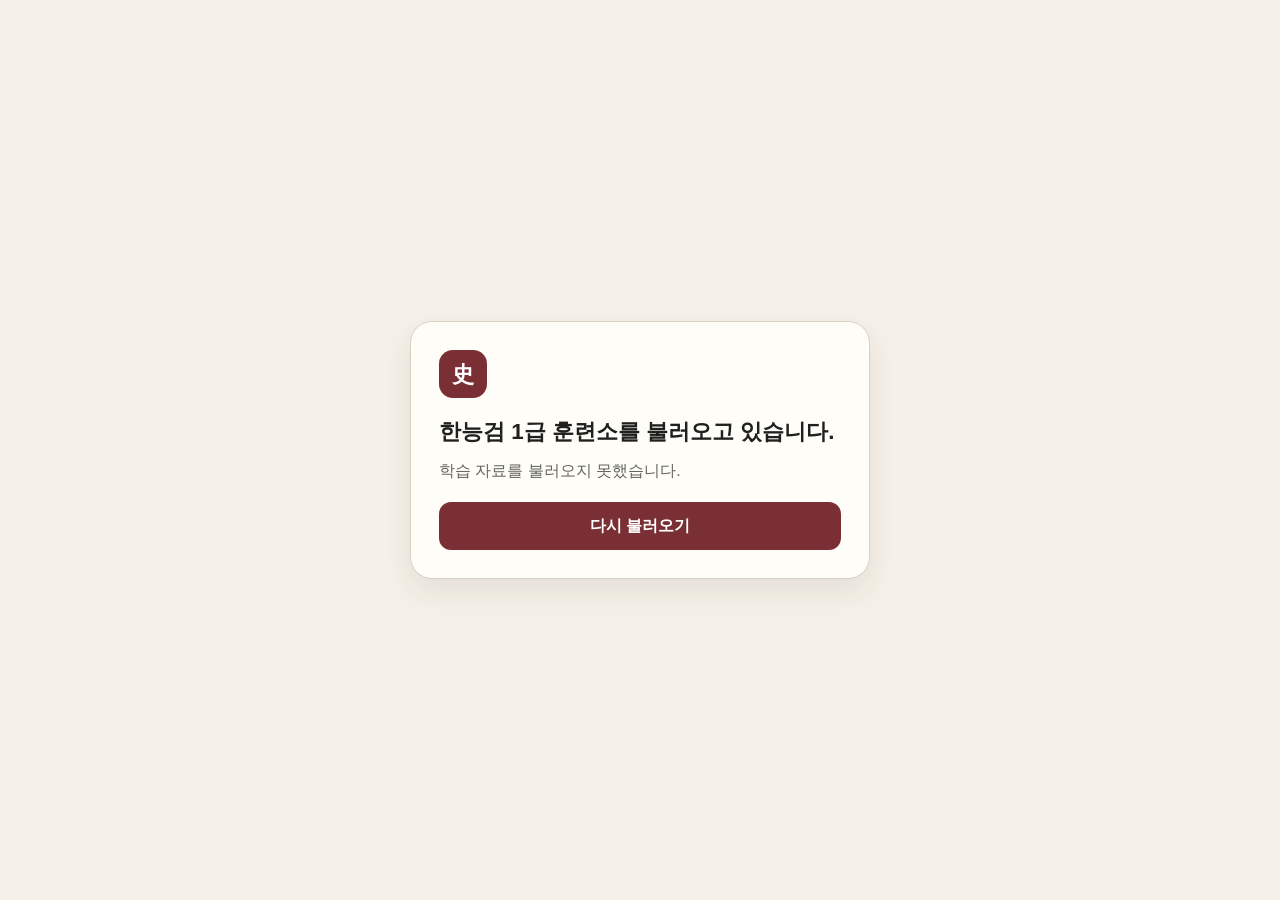
==== docs/history/index.html @ 2ea8b763 "feat: 한능검 1급 학습 사이트 로더 추가" ====
<!doctype html>
<html lang="ko">
<head>
  <meta charset="utf-8">
  <meta name="viewport" content="width=device-width, initial-scale=1, viewport-fit=cover">
  <meta name="theme-color" content="#f5f1e8">
  <meta name="description" content="한국사능력검정시험 심화 1급 대비 개념·예상 문제·오답 복습·실전 모의고사 웹사이트입니다.">
  <link rel="manifest" href="./manifest.webmanifest">
  <link rel="icon" href="./icon.svg" type="image/svg+xml">
  <title>한능검 1급 훈련소 불러오는 중</title>
  <style>
    * { box-sizing: border-box; }
    body { min-height: 100vh; margin: 0; display: grid; place-items: center; padding: 24px; background: #f5f1e8; color: #20211f; font-family: -apple-system, BlinkMacSystemFont, "Apple SD Gothic Neo", "Malgun Gothic", sans-serif; line-height: 1.6; }
    .card { width: min(100%, 460px); padding: 28px; border: 1px solid #d9d1c1; border-radius: 22px; background: #fffdf8; box-shadow: 0 12px 30px rgba(65,49,29,.09); }
    .mark { display: grid; width: 48px; height: 48px; margin-bottom: 16px; place-items: center; border-radius: 14px; background: #7a2f35; color: #fff; font: 800 1.4rem Georgia, serif; }
    h1 { margin: 0 0 8px; font-size: 1.4rem; } p { margin: 0; color: #65675f; }
    .bar { height: 8px; margin-top: 20px; overflow: hidden; border-radius: 999px; background: #ebe4d5; }
    .bar span { display: block; width: 42%; height: 100%; border-radius: inherit; background: #7a2f35; animation: move 1s ease-in-out infinite alternate; }
    @keyframes move { to { transform: translateX(138%); } }
    button { display: none; width: 100%; min-height: 48px; margin-top: 18px; border: 0; border-radius: 12px; background: #7a2f35; color: #fff; font: inherit; font-weight: 800; cursor: pointer; }
  </style>
</head>
<body>
  <main class="card">
    <div class="mark" aria-hidden="true">史</div>
    <h1>한능검 1급 훈련소를 불러오고 있습니다.</h1>
    <p id="status">2,200개 예상 문제와 학습 기록 기능을 준비하고 있습니다.</p>
    <div class="bar" id="bar" aria-hidden="true"><span></span></div>
    <button id="retry" type="button">다시 불러오기</button>
  </main>
  <script>
    const PARTS = ["./payload/part-01.gz.b64?v=20260726-1", "./payload/part-02.gz.b64?v=20260726-1", "./payload/part-03.gz.b64?v=20260726-1", "./payload/part-04.gz.b64?v=20260726-1"];
    async function loadApp() {
      const status = document.getElementById('status');
      const retry = document.getElementById('retry');
      retry.style.display = 'none';
      document.getElementById('bar').style.display = 'block';
      status.textContent = '학습 자료를 불러오고 있습니다.';
      try {
        if (!('DecompressionStream' in window)) throw new Error('현재 브라우저는 학습 자료 압축 해제를 지원하지 않습니다. Chrome, Edge, Safari 또는 Firefox의 최신 버전을 사용해 주세요.');
        const responses = await Promise.all(PARTS.map(path => fetch(path, { cache: 'no-cache' })));
        if (responses.some(response => !response.ok)) throw new Error('학습 자료를 불러오지 못했습니다.');
        const encoded = (await Promise.all(responses.map(response => response.text()))).join('').replace(/\s/g, '');
        const binary = atob(encoded);
        const bytes = Uint8Array.from(binary, char => char.charCodeAt(0));
        const stream = new Response(bytes).body.pipeThrough(new DecompressionStream('gzip'));
        const html = await new Response(stream).text();
        document.open(); document.write(html); document.close();
      } catch (error) {
        document.getElementById('bar').style.display = 'none';
        status.textContent = error?.message || '네트워크 연결을 확인한 뒤 다시 시도해 주세요.';
        retry.style.display = 'block';
      }
    }
    document.getElementById('retry').addEventListener('click', loadApp);
    loadApp();
  </script>
</body>
</html>
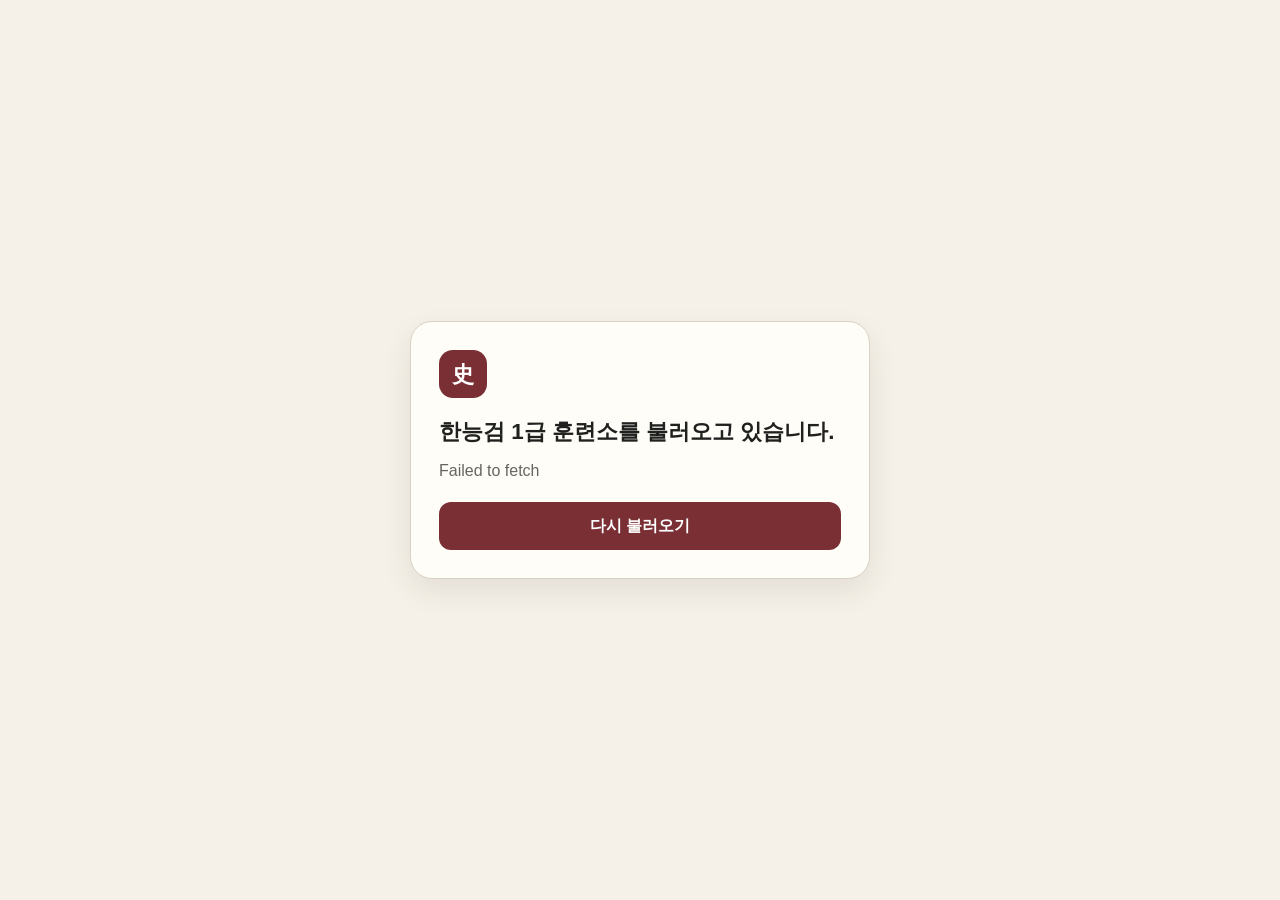
==== commit 2da6ced6: "fix: 한능검 연대기와 해설을 로딩 단계에서 교정" ====
--- a/docs/history/index.html
+++ b/docs/history/index.html
@@ -29,7 +29,34 @@
     <button id="retry" type="button">다시 불러오기</button>
   </main>
   <script>
-    const PARTS = ["./payload/part-01.gz.b64?v=20260726-1", "./payload/part-02.gz.b64?v=20260726-1", "./payload/part-03.gz.b64?v=20260726-1", "./payload/part-04.gz.b64?v=20260726-1"];
+    const PARTS = ["./payload/part-01.gz.b64?v=20260726-2", "./payload/part-02.gz.b64?v=20260726-2", "./payload/part-03.gz.b64?v=20260726-2", "./payload/part-04.gz.b64?v=20260726-2"];
+
+    const PATCHES = [
+      ["ICBmdW5jdGlvbiBoYXNoU3RyaW5nKHZhbHVlKSB7", "[base64]/PyAnJyk7CiAgICByZXR1cm4gYCR7dGV4dH0ke2hhc0ZpbmFsQ29uc29uYW50KHRleHQpID8gJ+ydgCcgOiAn64qUJ31gOwogIH0KCiAgZnVuY3Rpb24gaGFzaFN0cmluZyh2YWx1ZSkgew=="],
+      ["ICAgICAgeyB0ZXh0OiBmYWN0LnRpdGxlLCBjb3JyZWN0OiB0cnVlLCBleHBsYW5hdGlvbjogYCR7ZmFjdC50aXRsZX3snYAo64qUKSDsoJzsi5zrkJwg65GQIOuLqOyEnOyXkCDrqqjrkZAg7ZW064u57ZWp64uI64ukLmAgfSw=", "ICAgICAgeyB0ZXh0OiBmYWN0LnRpdGxlLCBjb3JyZWN0OiB0cnVlLCBleHBsYW5hdGlvbjogYCR7dG9waWMoZmFjdC50aXRsZSl9IOygnOyLnOuQnCDrkZAg64uo7ISc7JeQIOuqqOuRkCDtlbTri7ntlanri4jri6QuYCB9LA=="],
+      ["ICAgICAgY29yZUV4cGxhbmF0aW9uOiBgJHtmYWN0LnRpdGxlfeydgCjripQpICR7ZmFjdC5zdW1tYXJ5fWA=", "ICAgICAgY29yZUV4cGxhbmF0aW9uOiBgJHt0b3BpYyhmYWN0LnRpdGxlKX0gJHtmYWN0LnN1bW1hcnl9YA=="],
+      ["ICAgICAgY29yZUV4cGxhbmF0aW9uOiBg66y47KCc64qUIOyYs+yngCDslYrsnYAg7ISk66qF7J2EIOusu+yKteuLiOuLpC4gJHtvdXRzaWRlckNsdWV97J2AKOuKlCkgJHtvdXRzaWRlci50aXRsZX3snZgg64K07Jqp7J6F64uI64ukLmA=", "ICAgICAgY29yZUV4cGxhbmF0aW9uOiBg66y47KCc64qUIOyYs+yngCDslYrsnYAg7ISk66qF7J2EIOusu+yKteuLiOuLpC4gJHt0b3BpYyhg4oCcJHtvdXRzaWRlckNsdWV94oCdYCl9ICR7b3V0c2lkZXIudGl0bGV97J2YIOuCtOyaqeyeheuLiOuLpC5g"],
+      ["ICAgICAgeyB0ZXh0OiBmYWN0LmVyYSwgY29ycmVjdDogdHJ1ZSwgZXhwbGFuYXRpb246IGAke2ZhY3QudGl0bGV97J2AKOuKlCkgJHtmYWN0LmVyYX3sl5Ag7ZW064u57ZWp64uI64ukLmAgfSw=", "ICAgICAgeyB0ZXh0OiBmYWN0LmVyYSwgY29ycmVjdDogdHJ1ZSwgZXhwbGFuYXRpb246IGAke3RvcGljKGZhY3QudGl0bGUpfSAke2ZhY3QuZXJhfeyXkCDtlbTri7ntlanri4jri6QuYCB9LA=="],
+      ["ICAgICAgY29yZUV4cGxhbmF0aW9uOiBgJHtmYWN0LnRpdGxlfeydgCjripQpICR7ZmFjdC5lcmF97J2YIOuCtOyaqeyeheuLiOuLpC5g", "ICAgICAgY29yZUV4cGxhbmF0aW9uOiBgJHt0b3BpYyhmYWN0LnRpdGxlKX0gJHtmYWN0LmVyYX3snZgg64K07Jqp7J6F64uI64ukLmA="],
+      ["[base64]", "[base64]"],
+      ["ICAgICAgeyB0ZXh0OiBjb3JyZWN0LnRpdGxlLCBjb3JyZWN0OiB0cnVlLCBleHBsYW5hdGlvbjogYCR7Y29ycmVjdC50aXRsZX3snYAo64qUKSAke2ZhY3QudGl0bGV967O064ukICR7ZGlyZWN0aW9uID09PSAnYmVmb3JlJyA/[base64]/ICfrkqTsl5AnIDogJ+uovOyggCd9IOyghOqwnOuQmOyXiOyKteuLiOuLpC5gIH0pKQ==", "[base64]"],
+      ["[base64]", "[base64]"],
+      ["[base64]", "[base64]"],
+      ["ICAgICJpZCI6ICJtYW5jaHVfaW52YXNpb25zIiwKICAgICJlcmEiOiAi7KGw7ISgIOyghOq4sCIs", "ICAgICJpZCI6ICJtYW5jaHVfaW52YXNpb25zIiwKICAgICJlcmEiOiAi7KGw7ISgIO2bhOq4sCIs"],
+      ["ICAgICJpZCI6ICJnd2FuZ2hhZV9pbmpvIiwKICAgICJlcmEiOiAi7KGw7ISgIOyghOq4sCIs", "ICAgICJpZCI6ICJnd2FuZ2hhZV9pbmpvIiwKICAgICJlcmEiOiAi7KGw7ISgIO2bhOq4sCIs"]
+    ];
+    const patchDecoder = new TextDecoder();
+    function decodePatch(value) {
+      return patchDecoder.decode(Uint8Array.from(atob(value), character => character.charCodeAt(0)));
+    }
+    function applyCorrections(source) {
+      return PATCHES.reduce((current, [encodedBefore, encodedAfter]) => {
+        const before = decodePatch(encodedBefore);
+        const after = decodePatch(encodedAfter);
+        if (current.includes(before)) return current.replace(before, after);
+        return current;
+      }, source);
+    }
     async function loadApp() {
       const status = document.getElementById('status');
       const retry = document.getElementById('retry');
@@ -44,7 +71,7 @@
         const binary = atob(encoded);
         const bytes = Uint8Array.from(binary, char => char.charCodeAt(0));
         const stream = new Response(bytes).body.pipeThrough(new DecompressionStream('gzip'));
-        const html = await new Response(stream).text();
+        const html = applyCorrections(await new Response(stream).text());
         document.open(); document.write(html); document.close();
       } catch (error) {
         document.getElementById('bar').style.display = 'none';
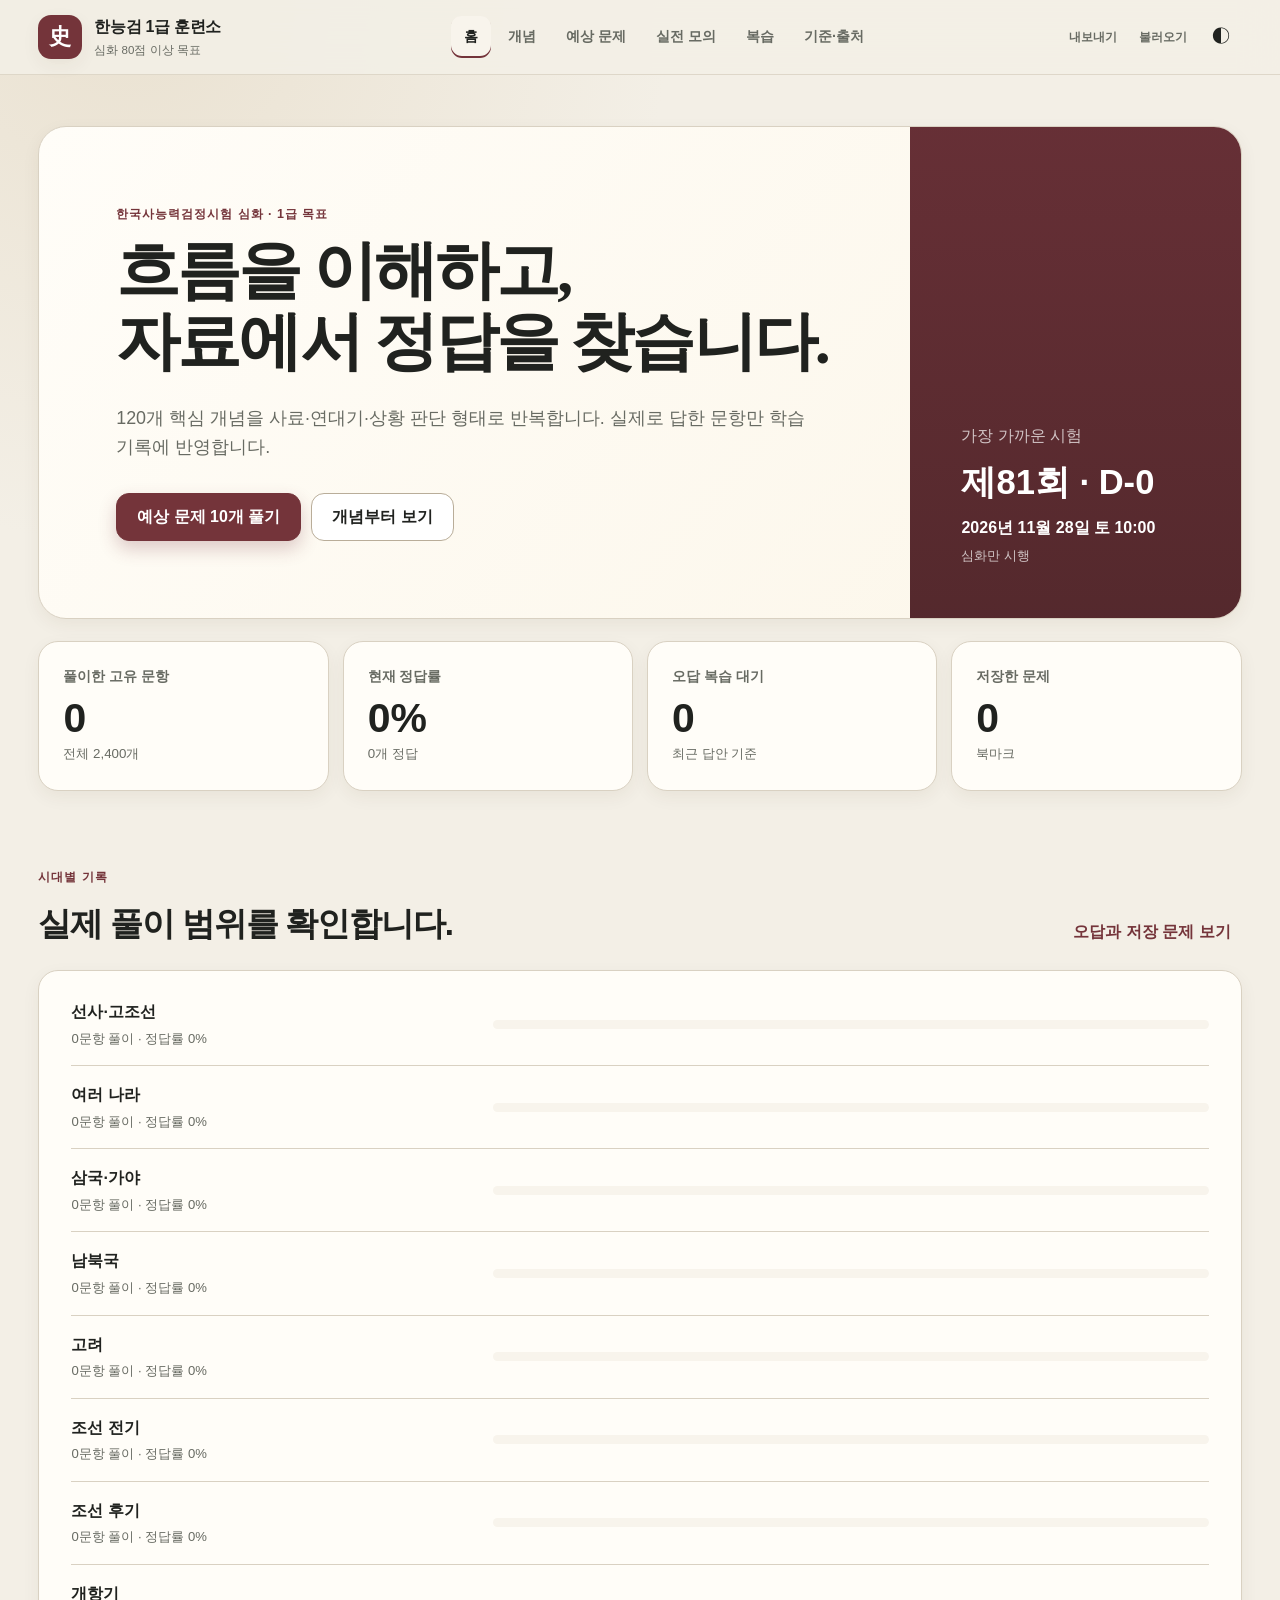
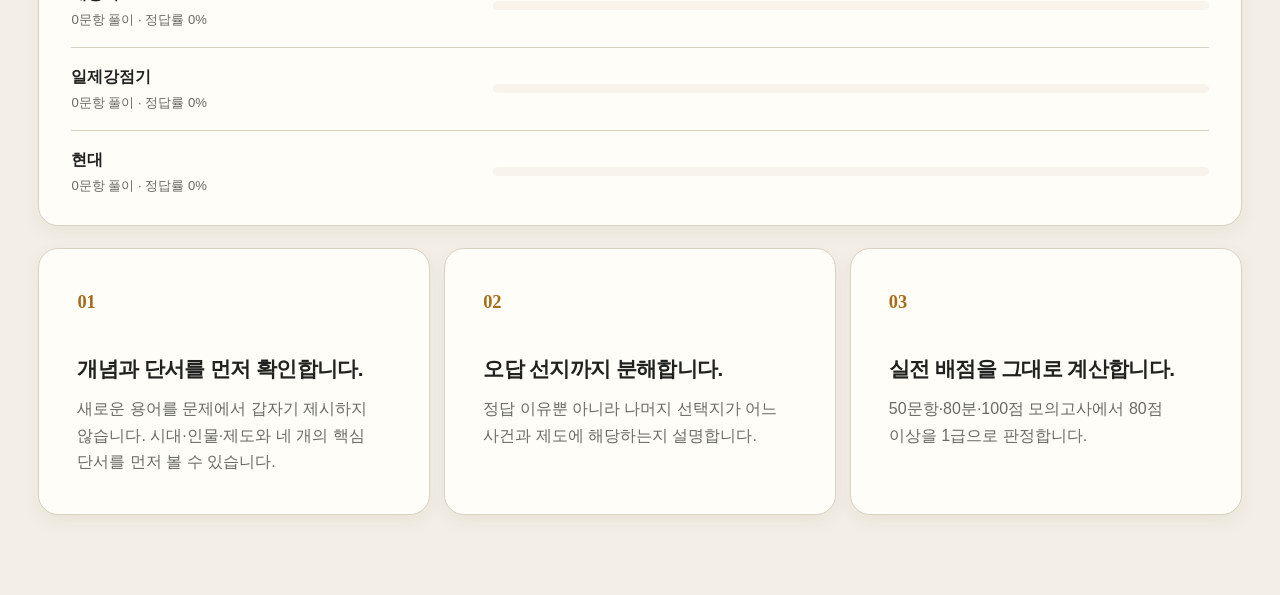
==== commit 58406b2e: "fix: 한능검 정적 자산 손상 복구" ====
--- a/docs/history/index.html
+++ b/docs/history/index.html
@@ -3,84 +3,52 @@
 <head>
   <meta charset="utf-8">
   <meta name="viewport" content="width=device-width, initial-scale=1, viewport-fit=cover">
-  <meta name="theme-color" content="#f5f1e8">
-  <meta name="description" content="한국사능력검정시험 심화 1급 대비 개념·예상 문제·오답 복습·실전 모의고사 웹사이트입니다.">
+  <meta name="theme-color" content="#f3efe6">
+  <meta name="description" content="한국사능력검정시험 심화 1급 대비 개념 학습, 예상 문제, 오답 복습, 50문항 실전 모의고사를 제공합니다.">
   <link rel="manifest" href="./manifest.webmanifest">
   <link rel="icon" href="./icon.svg" type="image/svg+xml">
-  <title>한능검 1급 훈련소 불러오는 중</title>
-  <style>
-    * { box-sizing: border-box; }
-    body { min-height: 100vh; margin: 0; display: grid; place-items: center; padding: 24px; background: #f5f1e8; color: #20211f; font-family: -apple-system, BlinkMacSystemFont, "Apple SD Gothic Neo", "Malgun Gothic", sans-serif; line-height: 1.6; }
-    .card { width: min(100%, 460px); padding: 28px; border: 1px solid #d9d1c1; border-radius: 22px; background: #fffdf8; box-shadow: 0 12px 30px rgba(65,49,29,.09); }
-    .mark { display: grid; width: 48px; height: 48px; margin-bottom: 16px; place-items: center; border-radius: 14px; background: #7a2f35; color: #fff; font: 800 1.4rem Georgia, serif; }
-    h1 { margin: 0 0 8px; font-size: 1.4rem; } p { margin: 0; color: #65675f; }
-    .bar { height: 8px; margin-top: 20px; overflow: hidden; border-radius: 999px; background: #ebe4d5; }
-    .bar span { display: block; width: 42%; height: 100%; border-radius: inherit; background: #7a2f35; animation: move 1s ease-in-out infinite alternate; }
-    @keyframes move { to { transform: translateX(138%); } }
-    button { display: none; width: 100%; min-height: 48px; margin-top: 18px; border: 0; border-radius: 12px; background: #7a2f35; color: #fff; font: inherit; font-weight: 800; cursor: pointer; }
-  </style>
+  <link rel="stylesheet" href="./styles.css?v=20260727-1">
+  <title>한능검 1급 훈련소</title>
 </head>
 <body>
-  <main class="card">
-    <div class="mark" aria-hidden="true">史</div>
-    <h1>한능검 1급 훈련소를 불러오고 있습니다.</h1>
-    <p id="status">2,200개 예상 문제와 학습 기록 기능을 준비하고 있습니다.</p>
-    <div class="bar" id="bar" aria-hidden="true"><span></span></div>
-    <button id="retry" type="button">다시 불러오기</button>
-  </main>
-  <script>
-    const PARTS = ["./payload/part-01.gz.b64?v=20260726-2", "./payload/part-02.gz.b64?v=20260726-2", "./payload/part-03.gz.b64?v=20260726-2", "./payload/part-04.gz.b64?v=20260726-2"];
+  <a class="skip-link" href="#mainContent">본문으로 바로 이동</a>
+  <header class="topbar">
+    <div class="topbar-inner">
+      <button class="brand" type="button" data-view-target="home" aria-label="한능검 1급 훈련소 홈">
+        <span class="brand-mark" aria-hidden="true">史</span>
+        <span><strong>한능검 1급 훈련소</strong><small>심화 80점 이상 목표</small></span>
+      </button>
+      <nav class="primary-nav" id="primaryNav" aria-label="주요 메뉴">
+        <button type="button" data-view="home">홈</button>
+        <button type="button" data-view="learn">개념</button>
+        <button type="button" data-view="practice">예상 문제</button>
+        <button type="button" data-view="mock">실전 모의</button>
+        <button type="button" data-view="review">복습</button>
+        <button type="button" data-view="sources">기준·출처</button>
+      </nav>
+      <div class="utility-actions">
+        <button class="utility-button" id="exportButton" type="button" aria-label="학습 기록 내보내기">내보내기</button>
+        <button class="utility-button" id="importButton" type="button" aria-label="학습 기록 불러오기">불러오기</button>
+        <input id="importInput" type="file" accept="application/json,.json" hidden>
+        <button class="theme-button" id="themeButton" type="button" aria-label="어두운 화면으로 변경">◐</button>
+      </div>
+    </div>
+  </header>
 
-    const PATCHES = [
-      ["ICBmdW5jdGlvbiBoYXNoU3RyaW5nKHZhbHVlKSB7", "[base64]/PyAnJyk7CiAgICByZXR1cm4gYCR7dGV4dH0ke2hhc0ZpbmFsQ29uc29uYW50KHRleHQpID8gJ+ydgCcgOiAn64qUJ31gOwogIH0KCiAgZnVuY3Rpb24gaGFzaFN0cmluZyh2YWx1ZSkgew=="],
-      ["ICAgICAgeyB0ZXh0OiBmYWN0LnRpdGxlLCBjb3JyZWN0OiB0cnVlLCBleHBsYW5hdGlvbjogYCR7ZmFjdC50aXRsZX3snYAo64qUKSDsoJzsi5zrkJwg65GQIOuLqOyEnOyXkCDrqqjrkZAg7ZW064u57ZWp64uI64ukLmAgfSw=", "ICAgICAgeyB0ZXh0OiBmYWN0LnRpdGxlLCBjb3JyZWN0OiB0cnVlLCBleHBsYW5hdGlvbjogYCR7dG9waWMoZmFjdC50aXRsZSl9IOygnOyLnOuQnCDrkZAg64uo7ISc7JeQIOuqqOuRkCDtlbTri7ntlanri4jri6QuYCB9LA=="],
-      ["ICAgICAgY29yZUV4cGxhbmF0aW9uOiBgJHtmYWN0LnRpdGxlfeydgCjripQpICR7ZmFjdC5zdW1tYXJ5fWA=", "ICAgICAgY29yZUV4cGxhbmF0aW9uOiBgJHt0b3BpYyhmYWN0LnRpdGxlKX0gJHtmYWN0LnN1bW1hcnl9YA=="],
-      ["ICAgICAgY29yZUV4cGxhbmF0aW9uOiBg66y47KCc64qUIOyYs+yngCDslYrsnYAg7ISk66qF7J2EIOusu+yKteuLiOuLpC4gJHtvdXRzaWRlckNsdWV97J2AKOuKlCkgJHtvdXRzaWRlci50aXRsZX3snZgg64K07Jqp7J6F64uI64ukLmA=", "ICAgICAgY29yZUV4cGxhbmF0aW9uOiBg66y47KCc64qUIOyYs+yngCDslYrsnYAg7ISk66qF7J2EIOusu+yKteuLiOuLpC4gJHt0b3BpYyhg4oCcJHtvdXRzaWRlckNsdWV94oCdYCl9ICR7b3V0c2lkZXIudGl0bGV97J2YIOuCtOyaqeyeheuLiOuLpC5g"],
-      ["ICAgICAgeyB0ZXh0OiBmYWN0LmVyYSwgY29ycmVjdDogdHJ1ZSwgZXhwbGFuYXRpb246IGAke2ZhY3QudGl0bGV97J2AKOuKlCkgJHtmYWN0LmVyYX3sl5Ag7ZW064u57ZWp64uI64ukLmAgfSw=", "ICAgICAgeyB0ZXh0OiBmYWN0LmVyYSwgY29ycmVjdDogdHJ1ZSwgZXhwbGFuYXRpb246IGAke3RvcGljKGZhY3QudGl0bGUpfSAke2ZhY3QuZXJhfeyXkCDtlbTri7ntlanri4jri6QuYCB9LA=="],
-      ["ICAgICAgY29yZUV4cGxhbmF0aW9uOiBgJHtmYWN0LnRpdGxlfeydgCjripQpICR7ZmFjdC5lcmF97J2YIOuCtOyaqeyeheuLiOuLpC5g", "ICAgICAgY29yZUV4cGxhbmF0aW9uOiBgJHt0b3BpYyhmYWN0LnRpdGxlKX0gJHtmYWN0LmVyYX3snZgg64K07Jqp7J6F64uI64ukLmA="],
-      ["[base64]", "[base64]"],
-      ["ICAgICAgeyB0ZXh0OiBjb3JyZWN0LnRpdGxlLCBjb3JyZWN0OiB0cnVlLCBleHBsYW5hdGlvbjogYCR7Y29ycmVjdC50aXRsZX3snYAo64qUKSAke2ZhY3QudGl0bGV967O064ukICR7ZGlyZWN0aW9uID09PSAnYmVmb3JlJyA/[base64]/ICfrkqTsl5AnIDogJ+uovOyggCd9IOyghOqwnOuQmOyXiOyKteuLiOuLpC5gIH0pKQ==", "[base64]"],
-      ["[base64]", "[base64]"],
-      ["[base64]", "[base64]"],
-      ["ICAgICJpZCI6ICJtYW5jaHVfaW52YXNpb25zIiwKICAgICJlcmEiOiAi7KGw7ISgIOyghOq4sCIs", "ICAgICJpZCI6ICJtYW5jaHVfaW52YXNpb25zIiwKICAgICJlcmEiOiAi7KGw7ISgIO2bhOq4sCIs"],
-      ["ICAgICJpZCI6ICJnd2FuZ2hhZV9pbmpvIiwKICAgICJlcmEiOiAi7KGw7ISgIOyghOq4sCIs", "ICAgICJpZCI6ICJnd2FuZ2hhZV9pbmpvIiwKICAgICJlcmEiOiAi7KGw7ISgIO2bhOq4sCIs"]
-    ];
-    const patchDecoder = new TextDecoder();
-    function decodePatch(value) {
-      return patchDecoder.decode(Uint8Array.from(atob(value), character => character.charCodeAt(0)));
-    }
-    function applyCorrections(source) {
-      return PATCHES.reduce((current, [encodedBefore, encodedAfter]) => {
-        const before = decodePatch(encodedBefore);
-        const after = decodePatch(encodedAfter);
-        if (current.includes(before)) return current.replace(before, after);
-        return current;
-      }, source);
-    }
-    async function loadApp() {
-      const status = document.getElementById('status');
-      const retry = document.getElementById('retry');
-      retry.style.display = 'none';
-      document.getElementById('bar').style.display = 'block';
-      status.textContent = '학습 자료를 불러오고 있습니다.';
-      try {
-        if (!('DecompressionStream' in window)) throw new Error('현재 브라우저는 학습 자료 압축 해제를 지원하지 않습니다. Chrome, Edge, Safari 또는 Firefox의 최신 버전을 사용해 주세요.');
-        const responses = await Promise.all(PARTS.map(path => fetch(path, { cache: 'no-cache' })));
-        if (responses.some(response => !response.ok)) throw new Error('학습 자료를 불러오지 못했습니다.');
-        const encoded = (await Promise.all(responses.map(response => response.text()))).join('').replace(/\s/g, '');
-        const binary = atob(encoded);
-        const bytes = Uint8Array.from(binary, char => char.charCodeAt(0));
-        const stream = new Response(bytes).body.pipeThrough(new DecompressionStream('gzip'));
-        const html = applyCorrections(await new Response(stream).text());
-        document.open(); document.write(html); document.close();
-      } catch (error) {
-        document.getElementById('bar').style.display = 'none';
-        status.textContent = error?.message || '네트워크 연결을 확인한 뒤 다시 시도해 주세요.';
-        retry.style.display = 'block';
-      }
-    }
-    document.getElementById('retry').addEventListener('click', loadApp);
-    loadApp();
-  </script>
+  <div class="app-shell">
+    <main id="mainContent" tabindex="-1" aria-live="polite"></main>
+  </div>
+
+  <div class="toast" id="toast" role="status" aria-live="polite"></div>
+
+  <noscript>
+    <section class="noscript-card">
+      <h1>자바스크립트가 필요합니다.</h1>
+      <p>이 학습 페이지에서 문제 생성과 학습 기록 저장 기능을 사용하려면 브라우저의 자바스크립트를 켜야 합니다.</p>
+    </section>
+  </noscript>
+
+  <script src="./data.js?v=20260727-1"></script>
+  <script src="./app.js?v=20260727-1"></script>
 </body>
 </html>
--- a/docs/history/styles.css
+++ b/docs/history/styles.css
@@ -0,0 +1,1741 @@
+:root {
+  color-scheme: light;
+  --bg: #f3efe6;
+  --bg-accent: #e7ddca;
+  --surface: #fffdf8;
+  --surface-strong: #ffffff;
+  --surface-muted: #f8f4ec;
+  --text: #20221f;
+  --muted: #686b63;
+  --line: #d9d1c2;
+  --line-strong: #b9ad99;
+  --primary: #74343a;
+  --primary-hover: #5f272d;
+  --primary-soft: #f2dfe1;
+  --gold: #a66d19;
+  --gold-soft: #f5e7c9;
+  --success: #256b4b;
+  --success-soft: #e1f1e8;
+  --danger: #a23939;
+  --danger-soft: #f8e4e2;
+  --shadow: 0 14px 36px rgba(62, 45, 25, 0.09);
+  --shadow-soft: 0 6px 18px rgba(62, 45, 25, 0.06);
+  --radius-xl: 28px;
+  --radius-lg: 20px;
+  --radius-md: 14px;
+  --content: 1580px;
+}
+
+:root[data-theme="dark"] {
+  color-scheme: dark;
+  --bg: #11130f;
+  --bg-accent: #20241d;
+  --surface: #191c17;
+  --surface-strong: #20241e;
+  --surface-muted: #252920;
+  --text: #f4f0e8;
+  --muted: #b8b8ad;
+  --line: #3b4036;
+  --line-strong: #5c6255;
+  --primary: #d88a91;
+  --primary-hover: #e6a2a8;
+  --primary-soft: #45272b;
+  --gold: #dfad5b;
+  --gold-soft: #49391d;
+  --success: #75cda2;
+  --success-soft: #173b2b;
+  --danger: #f09b98;
+  --danger-soft: #482525;
+  --shadow: 0 16px 42px rgba(0, 0, 0, 0.28);
+  --shadow-soft: 0 7px 20px rgba(0, 0, 0, 0.2);
+}
+
+@media (prefers-color-scheme: dark) {
+  :root:not([data-theme]) {
+    color-scheme: dark;
+    --bg: #11130f;
+    --bg-accent: #20241d;
+    --surface: #191c17;
+    --surface-strong: #20241e;
+    --surface-muted: #252920;
+    --text: #f4f0e8;
+    --muted: #b8b8ad;
+    --line: #3b4036;
+    --line-strong: #5c6255;
+    --primary: #d88a91;
+    --primary-hover: #e6a2a8;
+    --primary-soft: #45272b;
+    --gold: #dfad5b;
+    --gold-soft: #49391d;
+    --success: #75cda2;
+    --success-soft: #173b2b;
+    --danger: #f09b98;
+    --danger-soft: #482525;
+    --shadow: 0 16px 42px rgba(0, 0, 0, 0.28);
+    --shadow-soft: 0 7px 20px rgba(0, 0, 0, 0.2);
+  }
+}
+
+* {
+  box-sizing: border-box;
+}
+
+html {
+  scroll-behavior: smooth;
+  background: var(--bg);
+}
+
+body {
+  min-width: 320px;
+  min-height: 100vh;
+  margin: 0;
+  background:
+    radial-gradient(circle at 10% 0%, color-mix(in srgb, var(--bg-accent) 75%, transparent), transparent 34rem),
+    var(--bg);
+  color: var(--text);
+  font-family: Pretendard, -apple-system, BlinkMacSystemFont, "Apple SD Gothic Neo", "Malgun Gothic", sans-serif;
+  line-height: 1.65;
+  word-break: keep-all;
+}
+
+button,
+input,
+select {
+  font: inherit;
+}
+
+button,
+a {
+  -webkit-tap-highlight-color: transparent;
+}
+
+button {
+  color: inherit;
+}
+
+a {
+  color: inherit;
+}
+
+.skip-link {
+  position: fixed;
+  z-index: 1000;
+  top: 10px;
+  left: 10px;
+  padding: 10px 16px;
+  transform: translateY(-160%);
+  border-radius: 10px;
+  background: var(--primary);
+  color: #fff;
+  font-weight: 800;
+}
+
+.skip-link:focus {
+  transform: translateY(0);
+}
+
+.topbar {
+  position: sticky;
+  z-index: 100;
+  top: 0;
+  border-bottom: 1px solid color-mix(in srgb, var(--line) 82%, transparent);
+  background: color-mix(in srgb, var(--bg) 88%, transparent);
+  backdrop-filter: blur(18px);
+}
+
+.topbar-inner {
+  display: grid;
+  grid-template-columns: minmax(230px, auto) minmax(0, 1fr) auto;
+  align-items: center;
+  width: min(100%, var(--content));
+  min-height: 74px;
+  margin: 0 auto;
+  padding: 8px clamp(18px, 3vw, 48px);
+  gap: 18px;
+}
+
+.brand {
+  display: flex;
+  align-items: center;
+  padding: 0;
+  border: 0;
+  background: transparent;
+  text-align: left;
+  cursor: pointer;
+  gap: 12px;
+}
+
+.brand-mark {
+  display: grid;
+  flex: 0 0 44px;
+  width: 44px;
+  height: 44px;
+  place-items: center;
+  border-radius: 13px;
+  background: var(--primary);
+  color: #fff;
+  font: 800 1.35rem Georgia, serif;
+  box-shadow: var(--shadow-soft);
+}
+
+.brand strong,
+.brand small {
+  display: block;
+}
+
+.brand strong {
+  font-size: 1rem;
+  letter-spacing: -0.02em;
+}
+
+.brand small {
+  margin-top: 1px;
+  color: var(--muted);
+  font-size: 0.72rem;
+}
+
+.primary-nav {
+  display: flex;
+  justify-content: center;
+  min-width: 0;
+  overflow-x: auto;
+  scrollbar-width: none;
+  gap: 4px;
+}
+
+.primary-nav::-webkit-scrollbar {
+  display: none;
+}
+
+.primary-nav button,
+.utility-button,
+.theme-button {
+  min-height: 42px;
+  border: 0;
+  border-radius: 11px;
+  background: transparent;
+  cursor: pointer;
+}
+
+.primary-nav button {
+  flex: 0 0 auto;
+  padding: 0 13px;
+  color: var(--muted);
+  font-size: 0.9rem;
+  font-weight: 750;
+}
+
+.primary-nav button:hover,
+.primary-nav button.active {
+  background: var(--surface-muted);
+  color: var(--text);
+}
+
+.primary-nav button.active {
+  box-shadow: inset 0 -2px 0 var(--primary);
+}
+
+.utility-actions {
+  display: flex;
+  align-items: center;
+  gap: 4px;
+}
+
+.utility-button {
+  padding: 0 9px;
+  color: var(--muted);
+  font-size: 0.78rem;
+  font-weight: 750;
+}
+
+.utility-button:hover,
+.theme-button:hover {
+  background: var(--surface-muted);
+  color: var(--text);
+}
+
+.theme-button {
+  width: 42px;
+  font-size: 1.1rem;
+}
+
+.app-shell {
+  width: min(100%, var(--content));
+  margin: 0 auto;
+  padding: clamp(24px, 4vw, 56px) clamp(18px, 3vw, 48px) 80px;
+}
+
+main {
+  width: 100%;
+  outline: none;
+}
+
+.surface {
+  border: 1px solid var(--line);
+  background: var(--surface);
+  box-shadow: var(--shadow-soft);
+}
+
+.hero {
+  display: grid;
+  grid-template-columns: minmax(0, 1.45fr) minmax(300px, 0.55fr);
+  overflow: hidden;
+  min-height: 430px;
+  border-radius: var(--radius-xl);
+  background:
+    linear-gradient(130deg, color-mix(in srgb, var(--surface) 94%, transparent), color-mix(in srgb, var(--gold-soft) 32%, var(--surface))),
+    var(--surface);
+}
+
+.hero-copy {
+  align-self: center;
+  padding: clamp(34px, 6vw, 84px);
+}
+
+.eyebrow {
+  margin: 0 0 10px;
+  color: var(--primary);
+  font-size: 0.78rem;
+  font-weight: 900;
+  letter-spacing: 0.08em;
+  text-transform: uppercase;
+}
+
+.hero h1,
+.page-header h1,
+.result-hero h1 {
+  margin: 0;
+  font-family: Georgia, "Noto Serif KR", serif;
+  letter-spacing: -0.045em;
+  line-height: 1.12;
+}
+
+.hero h1 {
+  max-width: 900px;
+  font-size: clamp(2.35rem, 5vw, 5.4rem);
+}
+
+.hero-description {
+  max-width: 760px;
+  margin: 26px 0 0;
+  color: var(--muted);
+  font-size: clamp(1rem, 1.4vw, 1.15rem);
+}
+
+.hero-actions,
+.result-actions {
+  display: flex;
+  flex-wrap: wrap;
+  margin-top: 30px;
+  gap: 10px;
+}
+
+.exam-card {
+  display: flex;
+  flex-direction: column;
+  justify-content: flex-end;
+  min-height: 100%;
+  padding: clamp(30px, 4vw, 52px);
+  background:
+    linear-gradient(180deg, color-mix(in srgb, var(--primary) 84%, #1f1720), color-mix(in srgb, var(--primary) 68%, #111));
+  color: #fff;
+}
+
+.exam-card span,
+.exam-card small {
+  color: rgba(255, 255, 255, 0.72);
+}
+
+.exam-card strong {
+  margin-top: 12px;
+  font-size: clamp(1.65rem, 2.7vw, 2.6rem);
+  line-height: 1.2;
+}
+
+.exam-card p {
+  margin: 12px 0 3px;
+  font-weight: 750;
+}
+
+.primary-button,
+.secondary-button,
+.text-button,
+.icon-text-button,
+.danger-outline-button,
+.primary-link {
+  display: inline-flex;
+  align-items: center;
+  justify-content: center;
+  min-height: 48px;
+  padding: 0 20px;
+  border-radius: 13px;
+  font-weight: 850;
+  text-decoration: none;
+  cursor: pointer;
+  transition: 150ms ease;
+}
+
+.primary-button {
+  border: 1px solid var(--primary);
+  background: var(--primary);
+  color: #fff;
+  box-shadow: 0 8px 18px color-mix(in srgb, var(--primary) 24%, transparent);
+}
+
+.primary-button:hover:not(:disabled) {
+  border-color: var(--primary-hover);
+  background: var(--primary-hover);
+  transform: translateY(-1px);
+}
+
+.primary-button.large {
+  min-height: 56px;
+  padding-inline: 30px;
+}
+
+.secondary-button {
+  border: 1px solid var(--line-strong);
+  background: var(--surface-strong);
+  color: var(--text);
+}
+
+.secondary-button:hover:not(:disabled) {
+  border-color: var(--primary);
+  color: var(--primary);
+}
+
+.secondary-button.small {
+  min-height: 40px;
+  padding: 0 13px;
+  font-size: 0.82rem;
+}
+
+.primary-button:disabled,
+.secondary-button:disabled,
+.text-button:disabled {
+  opacity: 0.45;
+  cursor: not-allowed;
+}
+
+.text-button,
+.icon-text-button {
+  min-height: 40px;
+  padding: 0 11px;
+  border: 0;
+  background: transparent;
+  color: var(--primary);
+}
+
+.text-button:hover,
+.icon-text-button:hover,
+.icon-text-button.active {
+  background: var(--primary-soft);
+}
+
+.text-button.danger {
+  color: var(--danger);
+}
+
+.danger-outline-button {
+  width: 100%;
+  border: 1px solid var(--danger);
+  background: transparent;
+  color: var(--danger);
+}
+
+.danger-outline-button:hover {
+  background: var(--danger-soft);
+}
+
+.stats-grid {
+  display: grid;
+  grid-template-columns: repeat(4, minmax(0, 1fr));
+  margin-top: 22px;
+  gap: 14px;
+}
+
+.stat-card {
+  min-height: 150px;
+  padding: 24px;
+  border-radius: var(--radius-lg);
+}
+
+.stat-card span,
+.stat-card small {
+  display: block;
+  color: var(--muted);
+}
+
+.stat-card span {
+  font-size: 0.85rem;
+  font-weight: 750;
+}
+
+.stat-card strong {
+  display: block;
+  margin: 8px 0 2px;
+  font-size: clamp(2rem, 3.2vw, 3.2rem);
+  line-height: 1.1;
+}
+
+.continue-card {
+  display: flex;
+  align-items: center;
+  justify-content: space-between;
+  margin-top: 22px;
+  padding: 26px 30px;
+  border-radius: var(--radius-lg);
+  gap: 24px;
+}
+
+.continue-card h2,
+.section-heading h2,
+.concept-card h2,
+.source-card h2,
+.policy-card h2,
+.info-panel h2,
+.mock-guide h2 {
+  margin: 0;
+  letter-spacing: -0.035em;
+}
+
+.continue-card p {
+  margin: 5px 0 0;
+  color: var(--muted);
+}
+
+.section-block {
+  margin-top: clamp(42px, 6vw, 76px);
+}
+
+.section-heading {
+  display: flex;
+  align-items: flex-end;
+  justify-content: space-between;
+  margin-bottom: 18px;
+  gap: 24px;
+}
+
+.section-heading h2 {
+  font-size: clamp(1.6rem, 2.6vw, 2.4rem);
+}
+
+.era-progress {
+  padding: 12px clamp(18px, 3vw, 32px);
+  border-radius: var(--radius-lg);
+}
+
+.era-row {
+  display: grid;
+  grid-template-columns: minmax(220px, 0.55fr) minmax(220px, 1fr);
+  align-items: center;
+  padding: 16px 0;
+  border-bottom: 1px solid var(--line);
+  gap: 28px;
+}
+
+.era-row:last-child {
+  border-bottom: 0;
+}
+
+.era-row strong,
+.era-row span {
+  display: block;
+}
+
+.era-row span {
+  margin-top: 2px;
+  color: var(--muted);
+  font-size: 0.82rem;
+}
+
+.progress-track,
+.session-progress,
+.score-bar {
+  position: relative;
+  overflow: hidden;
+  height: 9px;
+  border-radius: 999px;
+  background: var(--surface-muted);
+}
+
+.progress-track span,
+.session-progress span,
+.score-bar span {
+  display: block;
+  height: 100%;
+  border-radius: inherit;
+  background: linear-gradient(90deg, var(--primary), var(--gold));
+}
+
+.feature-grid {
+  display: grid;
+  grid-template-columns: repeat(3, minmax(0, 1fr));
+  margin-top: 22px;
+  gap: 14px;
+}
+
+.feature-card {
+  min-height: 240px;
+  padding: clamp(24px, 3vw, 38px);
+  border-radius: var(--radius-lg);
+}
+
+.feature-card h3 {
+  margin: 35px 0 10px;
+  font-size: 1.3rem;
+  letter-spacing: -0.03em;
+}
+
+.feature-card p {
+  margin: 0;
+  color: var(--muted);
+}
+
+.feature-number {
+  color: var(--gold);
+  font-family: Georgia, serif;
+  font-size: 1.15rem;
+  font-weight: 800;
+}
+
+.page-header {
+  max-width: 1120px;
+  padding: 22px 0 34px;
+}
+
+.page-header h1 {
+  font-size: clamp(2.2rem, 4.4vw, 4.7rem);
+}
+
+.page-header > p:last-child {
+  max-width: 820px;
+  margin: 20px 0 0;
+  color: var(--muted);
+  font-size: 1.05rem;
+}
+
+.filter-bar,
+.practice-builder {
+  border-radius: var(--radius-lg);
+}
+
+.filter-bar {
+  display: grid;
+  grid-template-columns: minmax(260px, 1.5fr) minmax(170px, 0.6fr) minmax(170px, 0.6fr);
+  padding: 18px;
+  gap: 12px;
+}
+
+.filter-bar label,
+.builder-grid label {
+  display: flex;
+  flex-direction: column;
+  gap: 6px;
+}
+
+.filter-bar label > span,
+.builder-grid label > span {
+  color: var(--muted);
+  font-size: 0.76rem;
+  font-weight: 850;
+}
+
+input,
+select {
+  width: 100%;
+  min-height: 48px;
+  padding: 0 13px;
+  border: 1px solid var(--line);
+  border-radius: 12px;
+  outline: none;
+  background: var(--surface-strong);
+  color: var(--text);
+}
+
+input:focus,
+select:focus {
+  border-color: var(--primary);
+  box-shadow: 0 0 0 3px color-mix(in srgb, var(--primary) 18%, transparent);
+}
+
+.result-count {
+  margin: 20px 0 12px;
+  color: var(--muted);
+  font-size: 0.85rem;
+  font-weight: 750;
+}
+
+.concept-grid {
+  display: grid;
+  grid-template-columns: repeat(3, minmax(0, 1fr));
+  align-items: start;
+  gap: 14px;
+}
+
+.concept-card {
+  padding: 24px;
+  border-radius: var(--radius-lg);
+}
+
+.concept-meta,
+.question-meta,
+.tag-list {
+  display: flex;
+  flex-wrap: wrap;
+  gap: 7px;
+}
+
+.concept-meta span,
+.question-meta span,
+.tag-list span {
+  padding: 4px 9px;
+  border-radius: 999px;
+  background: var(--surface-muted);
+  color: var(--muted);
+  font-size: 0.72rem;
+  font-weight: 800;
+}
+
+.concept-card h2 {
+  margin-top: 17px;
+  font-size: 1.35rem;
+}
+
+.concept-card > p {
+  min-height: 78px;
+  margin: 9px 0 0;
+  color: var(--muted);
+}
+
+.concept-card details,
+.feedback details {
+  margin-top: 18px;
+  border-top: 1px solid var(--line);
+}
+
+.concept-card summary,
+.feedback summary {
+  padding: 14px 0;
+  color: var(--primary);
+  font-weight: 850;
+  cursor: pointer;
+}
+
+.concept-card ul {
+  margin: 0 0 8px;
+  padding-left: 20px;
+}
+
+.concept-card li {
+  margin: 7px 0;
+}
+
+.concept-footer {
+  display: flex;
+  align-items: center;
+  justify-content: space-between;
+  margin-top: 18px;
+  gap: 12px;
+}
+
+.concept-footer > span {
+  color: var(--muted);
+  font-size: 0.75rem;
+}
+
+.practice-builder {
+  padding: clamp(24px, 4vw, 42px);
+}
+
+.builder-grid {
+  display: grid;
+  grid-template-columns: repeat(4, minmax(0, 1fr));
+  gap: 12px;
+}
+
+.builder-summary {
+  display: flex;
+  align-items: end;
+  justify-content: space-between;
+  margin-top: 28px;
+  padding-top: 24px;
+  border-top: 1px solid var(--line);
+  gap: 24px;
+}
+
+.builder-summary strong,
+.builder-summary span {
+  display: block;
+}
+
+.builder-summary strong {
+  font-size: 2.4rem;
+  line-height: 1.1;
+}
+
+.builder-summary span {
+  color: var(--muted);
+}
+
+.info-panel,
+.policy-card {
+  margin-top: 20px;
+  padding: clamp(24px, 4vw, 42px);
+  border-radius: var(--radius-lg);
+}
+
+.info-panel .tag-list {
+  margin: 18px 0;
+}
+
+.info-panel > p,
+.policy-card p {
+  max-width: 1000px;
+  margin: 14px 0 0;
+  color: var(--muted);
+}
+
+.session-header {
+  position: relative;
+  display: flex;
+  align-items: center;
+  justify-content: space-between;
+  padding: 20px 24px 27px;
+  border-radius: var(--radius-lg);
+  gap: 20px;
+}
+
+.session-header h1 {
+  margin: 0;
+  font-size: 1.7rem;
+}
+
+.session-actions {
+  display: flex;
+  gap: 5px;
+}
+
+.session-progress {
+  position: absolute;
+  right: 24px;
+  bottom: 13px;
+  left: 24px;
+  height: 5px;
+}
+
+.question-card {
+  margin-top: 15px;
+  padding: clamp(24px, 4vw, 52px);
+  border-radius: var(--radius-xl);
+}
+
+.question-card h2 {
+  max-width: 1050px;
+  margin: 24px 0 0;
+  font-size: clamp(1.45rem, 2.5vw, 2.35rem);
+  letter-spacing: -0.035em;
+  line-height: 1.4;
+}
+
+.stimulus {
+  max-width: 1080px;
+  margin-top: 24px;
+  padding: clamp(20px, 3vw, 32px);
+  border: 1px solid var(--line);
+  border-left: 5px solid var(--gold);
+  border-radius: var(--radius-md);
+  background: var(--surface-muted);
+  font-family: Georgia, "Noto Serif KR", serif;
+  font-size: 1.02rem;
+  line-height: 1.9;
+}
+
+.option-list {
+  display: grid;
+  margin-top: 24px;
+  gap: 10px;
+}
+
+.option-button {
+  display: grid;
+  grid-template-columns: 38px minmax(0, 1fr);
+  align-items: center;
+  width: 100%;
+  min-height: 64px;
+  padding: 10px 18px 10px 12px;
+  border: 1px solid var(--line);
+  border-radius: 14px;
+  background: var(--surface-strong);
+  color: var(--text);
+  text-align: left;
+  cursor: pointer;
+  gap: 12px;
+}
+
+.option-button:hover:not(:disabled),
+.option-button.selected {
+  border-color: var(--primary);
+  background: var(--primary-soft);
+}
+
+.option-button > span {
+  display: grid;
+  width: 34px;
+  height: 34px;
+  place-items: center;
+  border-radius: 10px;
+  background: var(--surface-muted);
+  font-weight: 900;
+}
+
+.option-button > strong {
+  font-weight: 720;
+  line-height: 1.5;
+}
+
+.option-button.correct {
+  border-color: var(--success);
+  background: var(--success-soft);
+}
+
+.option-button.wrong {
+  border-color: var(--danger);
+  background: var(--danger-soft);
+}
+
+.feedback {
+  margin-top: 24px;
+  padding: 24px;
+  border-radius: var(--radius-md);
+}
+
+.feedback.correct {
+  background: var(--success-soft);
+}
+
+.feedback.wrong {
+  background: var(--danger-soft);
+}
+
+.feedback h3,
+.feedback p {
+  margin: 0;
+}
+
+.feedback > p {
+  margin-top: 8px;
+}
+
+.feedback ol {
+  margin: 0;
+  padding-left: 23px;
+}
+
+.feedback li {
+  padding: 10px 0;
+}
+
+.feedback li p {
+  margin-top: 4px;
+  color: var(--muted);
+}
+
+.feedback li.answer strong {
+  color: var(--success);
+}
+
+.source-link {
+  display: inline-flex;
+  margin-top: 16px;
+  color: var(--primary);
+  font-weight: 850;
+}
+
+.session-footer {
+  display: flex;
+  justify-content: space-between;
+  padding: 16px 4px 0;
+  gap: 10px;
+}
+
+.result-hero {
+  padding: clamp(36px, 6vw, 76px);
+  border-radius: var(--radius-xl);
+}
+
+.result-hero.passed {
+  background:
+    linear-gradient(130deg, color-mix(in srgb, var(--success-soft) 50%, var(--surface)), var(--surface));
+}
+
+.result-hero h1 {
+  font-size: clamp(2.7rem, 5vw, 5.5rem);
+}
+
+.result-hero > p:not(.eyebrow) {
+  margin: 16px 0 0;
+  color: var(--muted);
+}
+
+.result-list {
+  overflow: hidden;
+  margin-top: 16px;
+  border-radius: var(--radius-lg);
+}
+
+.result-list > button {
+  display: grid;
+  grid-template-columns: 44px minmax(0, 1fr) auto;
+  align-items: center;
+  width: 100%;
+  min-height: 62px;
+  padding: 10px 18px;
+  border: 0;
+  border-bottom: 1px solid var(--line);
+  background: transparent;
+  color: var(--text);
+  text-align: left;
+  cursor: pointer;
+  gap: 12px;
+}
+
+.result-list > button:last-child {
+  border-bottom: 0;
+}
+
+.result-list > button:hover {
+  background: var(--surface-muted);
+}
+
+.result-list em {
+  font-style: normal;
+  font-size: 0.78rem;
+  font-weight: 900;
+}
+
+.result-list em.정답 {
+  color: var(--success);
+}
+
+.result-list em.오답 {
+  color: var(--danger);
+}
+
+.result-list em.미응답 {
+  color: var(--muted);
+}
+
+.mock-guide {
+  padding: clamp(28px, 5vw, 58px);
+  border-radius: var(--radius-xl);
+}
+
+.mock-score-scale {
+  display: grid;
+  grid-template-columns: repeat(3, minmax(0, 1fr));
+  overflow: hidden;
+  border: 1px solid var(--line);
+  border-radius: var(--radius-lg);
+}
+
+.mock-score-scale > div {
+  padding: 28px;
+  border-right: 1px solid var(--line);
+  text-align: center;
+}
+
+.mock-score-scale > div:last-child {
+  border-right: 0;
+}
+
+.mock-score-scale strong,
+.mock-score-scale span {
+  display: block;
+}
+
+.mock-score-scale strong {
+  font-size: 1.4rem;
+}
+
+.mock-score-scale span {
+  margin-top: 5px;
+  color: var(--primary);
+  font-size: 1.1rem;
+  font-weight: 900;
+}
+
+.mock-guide ul {
+  margin: 30px 0;
+  padding-left: 22px;
+  color: var(--muted);
+}
+
+.mock-guide li {
+  margin: 8px 0;
+}
+
+.mock-layout {
+  display: grid;
+  grid-template-columns: minmax(0, 1fr) 280px;
+  align-items: start;
+  gap: 16px;
+}
+
+.question-navigator {
+  position: sticky;
+  top: 92px;
+  padding: 20px;
+  border-radius: var(--radius-lg);
+}
+
+.question-navigator > div:first-child {
+  display: flex;
+  justify-content: space-between;
+  gap: 10px;
+}
+
+.question-navigator > div:first-child span {
+  color: var(--muted);
+  font-size: 0.78rem;
+}
+
+.number-grid {
+  display: grid;
+  grid-template-columns: repeat(5, 1fr);
+  margin: 18px 0;
+  gap: 6px;
+}
+
+.number-grid button {
+  aspect-ratio: 1;
+  border: 1px solid var(--line);
+  border-radius: 9px;
+  background: var(--surface-strong);
+  color: var(--muted);
+  cursor: pointer;
+}
+
+.number-grid button.answered {
+  border-color: var(--primary);
+  color: var(--primary);
+  font-weight: 900;
+}
+
+.number-grid button.current {
+  background: var(--primary);
+  color: #fff;
+}
+
+.number-grid button.flagged {
+  box-shadow: inset 0 -3px 0 var(--gold);
+}
+
+.mock-clock {
+  text-align: right;
+}
+
+.mock-clock span,
+.mock-clock strong {
+  display: block;
+}
+
+.mock-clock span {
+  color: var(--muted);
+  font-size: 0.72rem;
+}
+
+.mock-clock strong {
+  font-variant-numeric: tabular-nums;
+  font-size: 1.45rem;
+}
+
+.score-bar {
+  overflow: visible;
+  margin-top: 30px;
+  height: 13px;
+}
+
+.score-bar i {
+  position: absolute;
+  top: 18px;
+  transform: translateX(-50%);
+  color: var(--muted);
+  font-size: 0.72rem;
+  font-style: normal;
+}
+
+.difficulty-result-grid {
+  display: grid;
+  grid-template-columns: repeat(3, 1fr);
+  margin-top: 16px;
+  gap: 14px;
+}
+
+.difficulty-result-grid article {
+  padding: 24px;
+  border-radius: var(--radius-lg);
+}
+
+.difficulty-result-grid span,
+.difficulty-result-grid strong,
+.difficulty-result-grid small {
+  display: block;
+}
+
+.difficulty-result-grid span,
+.difficulty-result-grid small {
+  color: var(--muted);
+}
+
+.difficulty-result-grid strong {
+  margin: 8px 0;
+  font-size: 2rem;
+}
+
+.segmented-control {
+  display: inline-flex;
+  padding: 4px;
+  border: 1px solid var(--line);
+  border-radius: 13px;
+  background: var(--surface);
+}
+
+.segmented-control button {
+  min-height: 42px;
+  padding: 0 18px;
+  border: 0;
+  border-radius: 9px;
+  background: transparent;
+  color: var(--muted);
+  font-weight: 850;
+  cursor: pointer;
+}
+
+.segmented-control button.active {
+  background: var(--primary);
+  color: #fff;
+}
+
+.review-toolbar {
+  display: flex;
+  align-items: center;
+  justify-content: space-between;
+  margin-top: 16px;
+  padding: 18px 22px;
+  border-radius: var(--radius-lg);
+}
+
+.review-list {
+  margin-top: 12px;
+  border-radius: var(--radius-lg);
+}
+
+.review-list article {
+  display: flex;
+  align-items: center;
+  justify-content: space-between;
+  padding: 18px 22px;
+  border-bottom: 1px solid var(--line);
+  gap: 22px;
+}
+
+.review-list article:last-child {
+  border-bottom: 0;
+}
+
+.review-list span,
+.review-list strong,
+.review-list p {
+  display: block;
+}
+
+.review-list span {
+  color: var(--muted);
+  font-size: 0.72rem;
+}
+
+.review-list p {
+  margin: 3px 0 0;
+  color: var(--muted);
+  font-size: 0.84rem;
+}
+
+.review-list article > div:last-child {
+  display: flex;
+  align-items: center;
+  gap: 4px;
+}
+
+.icon-button {
+  width: 38px;
+  height: 38px;
+  border: 0;
+  border-radius: 10px;
+  background: transparent;
+  color: var(--danger);
+  cursor: pointer;
+}
+
+.icon-button:hover {
+  background: var(--danger-soft);
+}
+
+.empty-state {
+  margin-top: 16px;
+  padding: 70px 24px;
+  border-radius: var(--radius-xl);
+  text-align: center;
+}
+
+.empty-state strong {
+  font-size: 1.5rem;
+}
+
+.empty-state p {
+  margin: 8px 0 24px;
+  color: var(--muted);
+}
+
+.exam-schedule {
+  padding: clamp(24px, 4vw, 42px);
+  border-radius: var(--radius-xl);
+}
+
+.primary-link {
+  border: 1px solid var(--primary);
+  color: var(--primary);
+}
+
+.primary-link:hover {
+  background: var(--primary-soft);
+}
+
+.schedule-table {
+  overflow: hidden;
+  margin-top: 24px;
+  border: 1px solid var(--line);
+  border-radius: var(--radius-md);
+}
+
+.schedule-table > div {
+  display: grid;
+  grid-template-columns: 110px 1.1fr 1fr 1fr;
+  padding: 15px 18px;
+  border-bottom: 1px solid var(--line);
+  gap: 16px;
+}
+
+.schedule-table > div:last-child {
+  border-bottom: 0;
+}
+
+.schedule-table span {
+  color: var(--muted);
+}
+
+.type-grid,
+.source-grid {
+  display: grid;
+  gap: 14px;
+}
+
+.type-grid {
+  grid-template-columns: repeat(3, minmax(0, 1fr));
+}
+
+.type-grid article {
+  display: flex;
+  align-items: center;
+  min-height: 100px;
+  padding: 22px;
+  border-radius: var(--radius-lg);
+  gap: 16px;
+}
+
+.type-grid span {
+  color: var(--gold);
+  font-family: Georgia, serif;
+  font-size: 1.2rem;
+}
+
+.source-grid {
+  grid-template-columns: repeat(3, minmax(0, 1fr));
+  margin-top: 22px;
+}
+
+.source-card {
+  display: block;
+  min-height: 245px;
+  padding: 28px;
+  border-radius: var(--radius-lg);
+  text-decoration: none;
+  transition: 160ms ease;
+}
+
+.source-card:hover {
+  border-color: var(--primary);
+  transform: translateY(-2px);
+  box-shadow: var(--shadow);
+}
+
+.source-card > span {
+  color: var(--gold);
+  font-size: 0.75rem;
+  font-weight: 900;
+}
+
+.source-card h2 {
+  margin-top: 28px;
+  font-size: 1.25rem;
+}
+
+.source-card p {
+  color: var(--muted);
+}
+
+.source-card > strong {
+  display: block;
+  margin-top: 22px;
+  color: var(--primary);
+  font-size: 0.82rem;
+}
+
+.back-row {
+  margin-bottom: 8px;
+}
+
+.toast {
+  position: fixed;
+  z-index: 300;
+  right: 24px;
+  bottom: max(24px, env(safe-area-inset-bottom));
+  max-width: min(420px, calc(100vw - 48px));
+  padding: 13px 18px;
+  transform: translateY(140%);
+  border: 1px solid var(--line);
+  border-radius: 13px;
+  background: var(--surface-strong);
+  box-shadow: var(--shadow);
+  opacity: 0;
+  transition: 180ms ease;
+}
+
+.toast.show {
+  transform: translateY(0);
+  opacity: 1;
+}
+
+.noscript-card {
+  max-width: 640px;
+  margin: 80px auto;
+  padding: 32px;
+  border: 1px solid var(--line);
+  border-radius: var(--radius-lg);
+  background: var(--surface);
+}
+
+@media (max-width: 1180px) {
+  .topbar-inner {
+    grid-template-columns: minmax(220px, auto) minmax(0, 1fr) auto;
+  }
+
+  .primary-nav button {
+    padding-inline: 9px;
+    font-size: 0.82rem;
+  }
+
+  .utility-button {
+    display: none;
+  }
+
+  .concept-grid,
+  .source-grid {
+    grid-template-columns: repeat(2, minmax(0, 1fr));
+  }
+
+  .stats-grid {
+    grid-template-columns: repeat(2, minmax(0, 1fr));
+  }
+}
+
+@media (max-width: 900px) {
+  .topbar-inner {
+    grid-template-columns: 1fr auto;
+    min-height: auto;
+    padding-block: 8px 0;
+  }
+
+  .brand {
+    padding-bottom: 8px;
+  }
+
+  .primary-nav {
+    grid-column: 1 / -1;
+    grid-row: 2;
+    justify-content: flex-start;
+    width: calc(100% + 36px);
+    margin-left: -18px;
+    padding: 0 18px 8px;
+  }
+
+  .primary-nav button {
+    min-height: 38px;
+  }
+
+  .hero {
+    grid-template-columns: 1fr;
+  }
+
+  .exam-card {
+    min-height: 230px;
+  }
+
+  .feature-grid,
+  .type-grid {
+    grid-template-columns: 1fr;
+  }
+
+  .feature-card {
+    min-height: auto;
+  }
+
+  .filter-bar {
+    grid-template-columns: 1fr 1fr;
+  }
+
+  .search-field {
+    grid-column: 1 / -1;
+  }
+
+  .builder-grid {
+    grid-template-columns: repeat(2, minmax(0, 1fr));
+  }
+
+  .mock-layout {
+    grid-template-columns: 1fr;
+  }
+
+  .question-navigator {
+    position: static;
+    order: -1;
+  }
+
+  .number-grid {
+    grid-template-columns: repeat(10, 1fr);
+  }
+
+  .schedule-table > div {
+    grid-template-columns: 90px 1fr;
+  }
+
+  .schedule-table > div span:nth-child(3),
+  .schedule-table > div span:nth-child(4) {
+    grid-column: 2;
+  }
+}
+
+@media (max-width: 640px) {
+  body {
+    word-break: normal;
+  }
+
+  .brand small {
+    display: none;
+  }
+
+  .brand-mark {
+    flex-basis: 38px;
+    width: 38px;
+    height: 38px;
+  }
+
+  .app-shell {
+    padding: 20px 14px 70px;
+  }
+
+  .hero,
+  .question-card,
+  .result-hero,
+  .mock-guide,
+  .exam-schedule {
+    border-radius: 20px;
+  }
+
+  .hero-copy {
+    padding: 34px 24px;
+  }
+
+  .hero h1 {
+    font-size: clamp(2.25rem, 13vw, 3.5rem);
+  }
+
+  .exam-card {
+    padding: 30px 24px;
+  }
+
+  .hero-actions,
+  .result-actions {
+    flex-direction: column;
+  }
+
+  .hero-actions > *,
+  .result-actions > * {
+    width: 100%;
+  }
+
+  .stats-grid,
+  .concept-grid,
+  .source-grid,
+  .difficulty-result-grid {
+    grid-template-columns: 1fr;
+  }
+
+  .stat-card {
+    min-height: 130px;
+  }
+
+  .continue-card,
+  .section-heading,
+  .builder-summary,
+  .review-toolbar {
+    align-items: stretch;
+    flex-direction: column;
+  }
+
+  .era-row {
+    grid-template-columns: 1fr;
+    gap: 10px;
+  }
+
+  .filter-bar,
+  .builder-grid {
+    grid-template-columns: 1fr;
+  }
+
+  .search-field {
+    grid-column: auto;
+  }
+
+  .concept-card > p {
+    min-height: auto;
+  }
+
+  .concept-footer {
+    align-items: stretch;
+    flex-direction: column;
+  }
+
+  .session-header {
+    align-items: flex-start;
+    flex-direction: column;
+  }
+
+  .session-actions {
+    width: 100%;
+    justify-content: space-between;
+  }
+
+  .session-progress {
+    right: 20px;
+    left: 20px;
+  }
+
+  .question-card {
+    padding: 24px 18px;
+  }
+
+  .question-card h2 {
+    font-size: 1.4rem;
+  }
+
+  .stimulus {
+    padding: 18px;
+    font-size: 0.95rem;
+    line-height: 1.8;
+  }
+
+  .option-button {
+    grid-template-columns: 34px minmax(0, 1fr);
+    min-height: 58px;
+    padding-right: 12px;
+    gap: 8px;
+  }
+
+  .option-button > span {
+    width: 30px;
+    height: 30px;
+  }
+
+  .feedback {
+    padding: 19px;
+  }
+
+  .session-footer {
+    position: sticky;
+    z-index: 20;
+    bottom: 0;
+    margin: 12px -14px -70px;
+    padding: 12px 14px max(12px, env(safe-area-inset-bottom));
+    border-top: 1px solid var(--line);
+    background: color-mix(in srgb, var(--bg) 92%, transparent);
+    backdrop-filter: blur(14px);
+  }
+
+  .session-footer > * {
+    flex: 1;
+    padding-inline: 10px;
+  }
+
+  .mock-score-scale {
+    grid-template-columns: 1fr;
+  }
+
+  .mock-score-scale > div {
+    border-right: 0;
+    border-bottom: 1px solid var(--line);
+  }
+
+  .mock-score-scale > div:last-child {
+    border-bottom: 0;
+  }
+
+  .number-grid {
+    grid-template-columns: repeat(5, 1fr);
+  }
+
+  .review-list article {
+    align-items: flex-start;
+    flex-direction: column;
+  }
+
+  .schedule-table > div {
+    grid-template-columns: 1fr;
+    gap: 3px;
+  }
+
+  .schedule-table > div span:nth-child(3),
+  .schedule-table > div span:nth-child(4) {
+    grid-column: auto;
+  }
+
+  .type-grid article {
+    min-height: 80px;
+  }
+
+  .toast {
+    right: 14px;
+    bottom: max(14px, env(safe-area-inset-bottom));
+    max-width: calc(100vw - 28px);
+  }
+}
+
+@media (prefers-reduced-motion: reduce) {
+  *,
+  *::before,
+  *::after {
+    scroll-behavior: auto !important;
+    transition: none !important;
+    animation: none !important;
+  }
+}
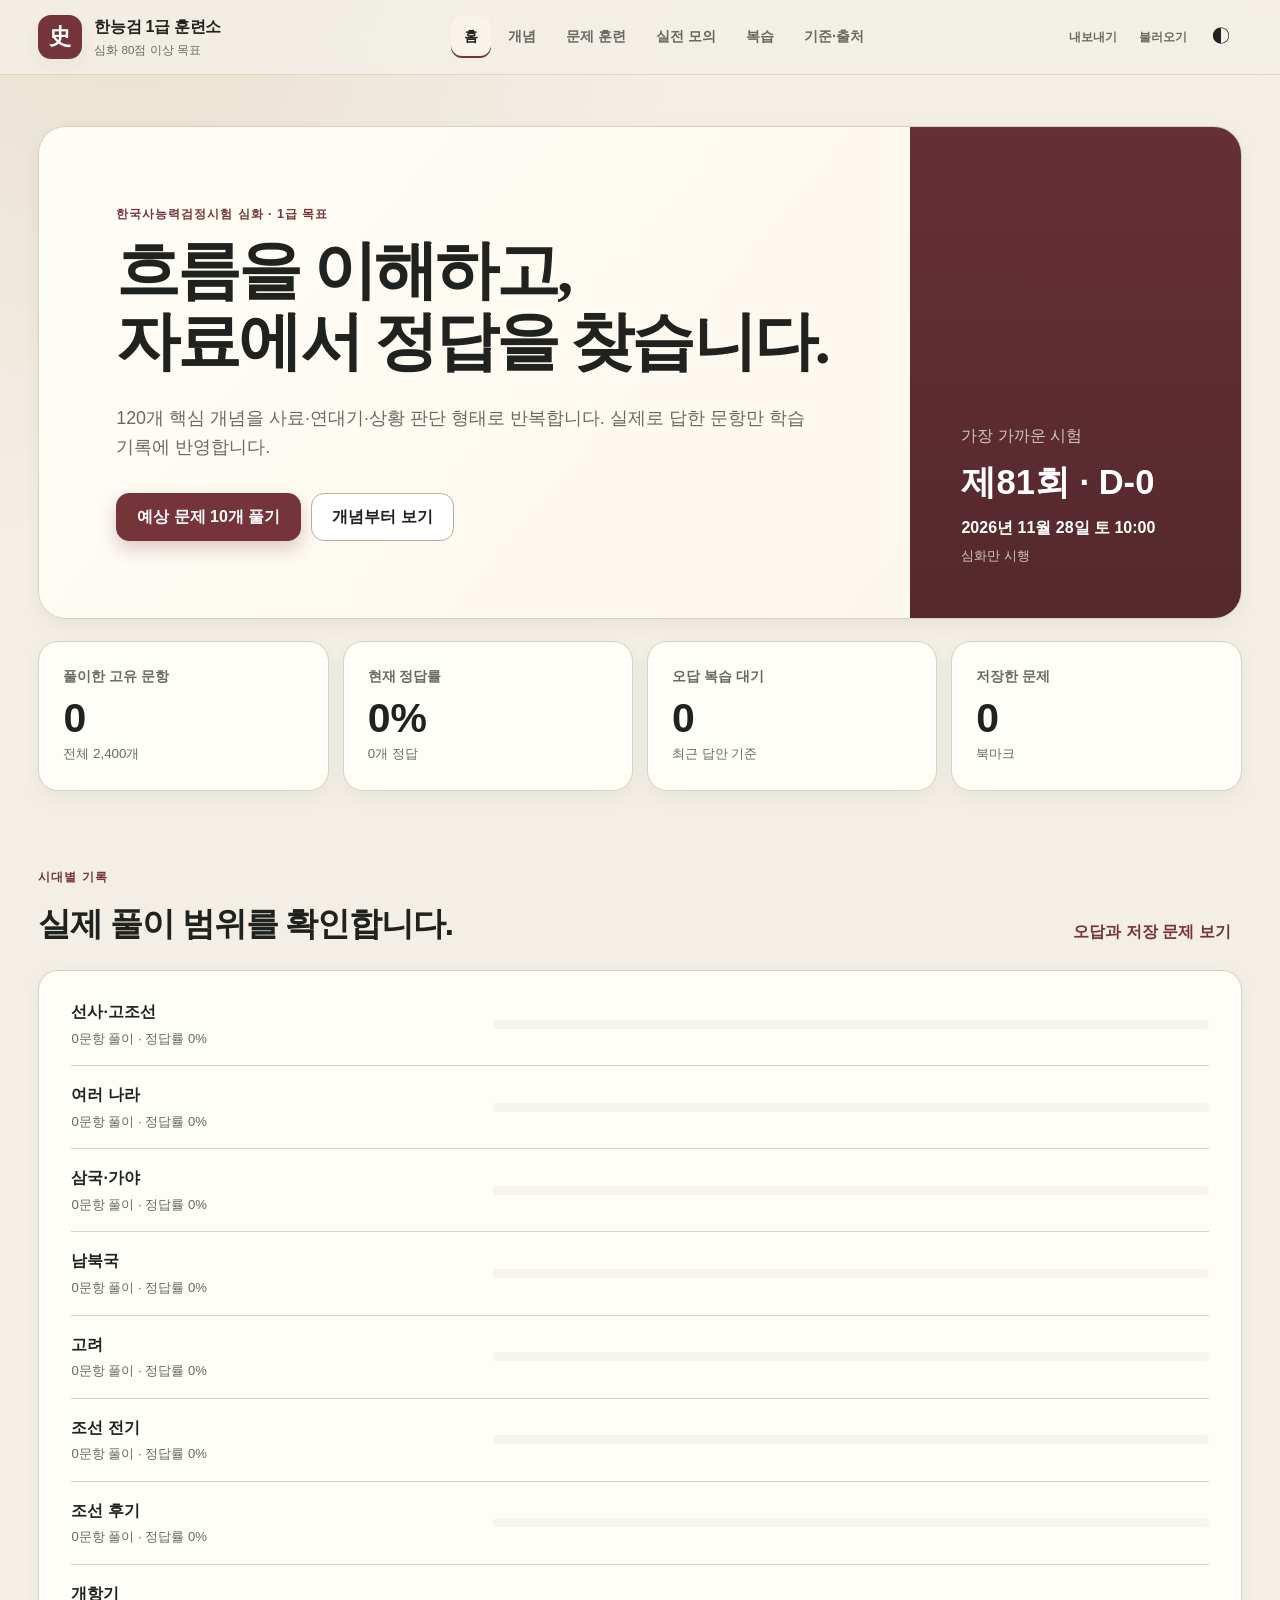
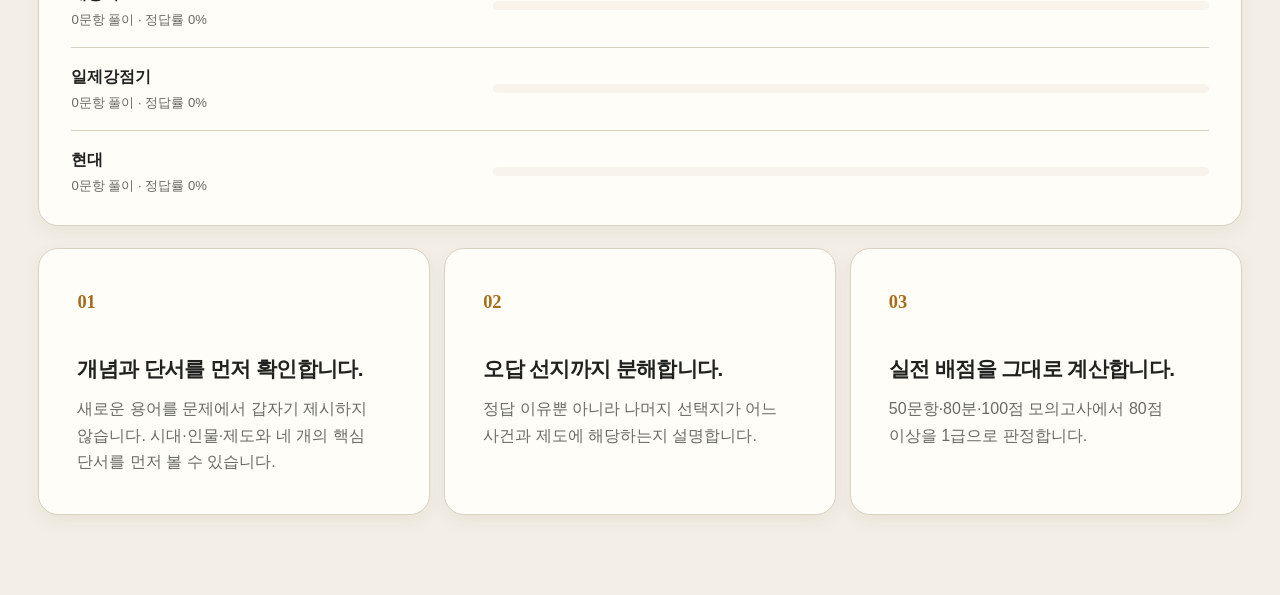
==== commit e6ff4b42: "feat: 한능검 품질 개편 화면 진입점 적용" ====
--- a/docs/history/index.html
+++ b/docs/history/index.html
@@ -4,10 +4,13 @@
   <meta charset="utf-8">
   <meta name="viewport" content="width=device-width, initial-scale=1, viewport-fit=cover">
   <meta name="theme-color" content="#f3efe6">
-  <meta name="description" content="한국사능력검정시험 심화 1급 대비 개념 학습, 예상 문제, 오답 복습, 50문항 실전 모의고사를 제공합니다.">
-  <link rel="manifest" href="./manifest.webmanifest">
+  <meta name="apple-mobile-web-app-capable" content="yes">
+  <meta name="apple-mobile-web-app-status-bar-style" content="default">
+  <meta name="apple-mobile-web-app-title" content="한능검 1급">
+  <meta name="description" content="한국사능력검정시험 심화 1급 대비 127개 핵심 개념, 2,540개 훈련 문항, 고정형 50문항 모의고사를 제공합니다.">
+  <link rel="manifest" href="./manifest.webmanifest?v=20260727-2">
   <link rel="icon" href="./icon.svg" type="image/svg+xml">
-  <link rel="stylesheet" href="./styles.css?v=20260727-1">
+  <link rel="stylesheet" href="./styles.css?v=20260727-2">
   <title>한능검 1급 훈련소</title>
 </head>
 <body>
@@ -21,7 +24,7 @@
       <nav class="primary-nav" id="primaryNav" aria-label="주요 메뉴">
         <button type="button" data-view="home">홈</button>
         <button type="button" data-view="learn">개념</button>
-        <button type="button" data-view="practice">예상 문제</button>
+        <button type="button" data-view="practice">문제 훈련</button>
         <button type="button" data-view="mock">실전 모의</button>
         <button type="button" data-view="review">복습</button>
         <button type="button" data-view="sources">기준·출처</button>
@@ -48,7 +51,7 @@
     </section>
   </noscript>
 
-  <script src="./data.js?v=20260727-1"></script>
-  <script src="./app.js?v=20260727-1"></script>
+  <script src="./data.js?v=20260727-2"></script>
+  <script src="./app.js?v=20260727-2"></script>
 </body>
 </html>
